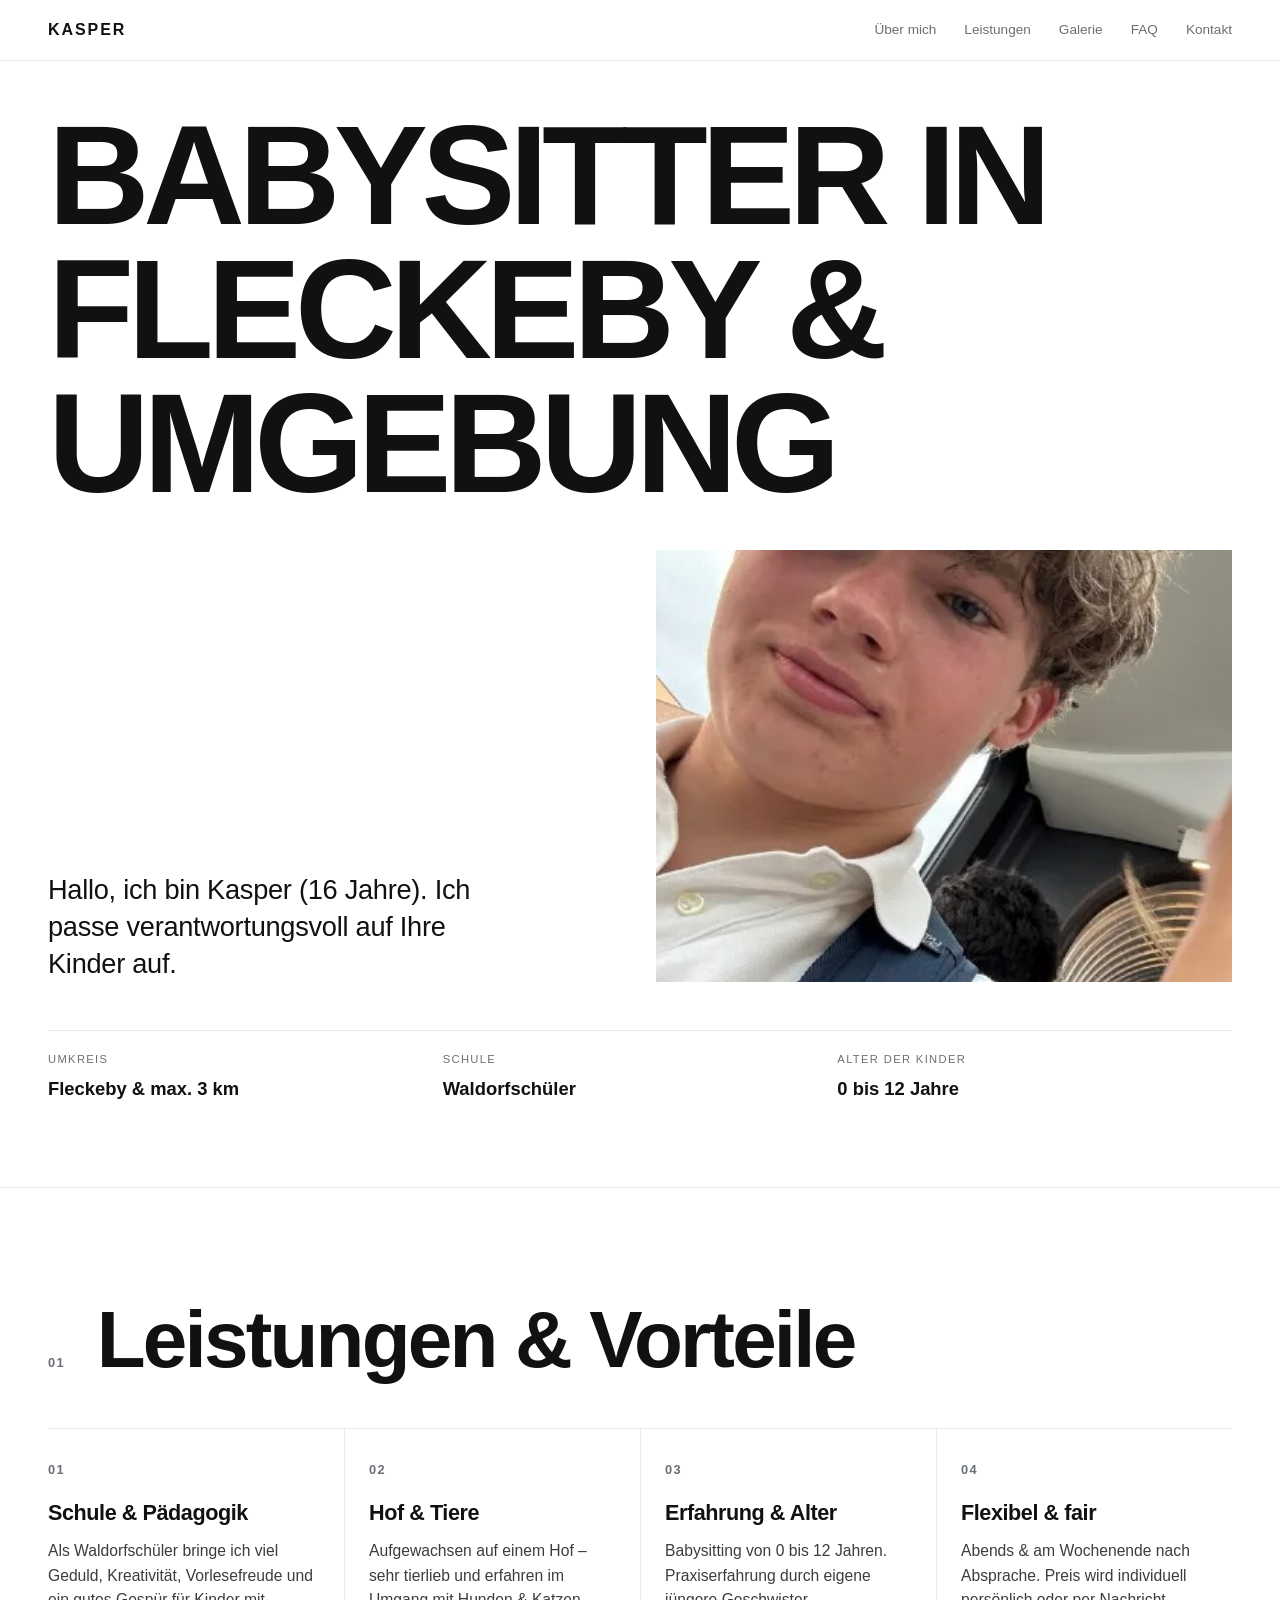
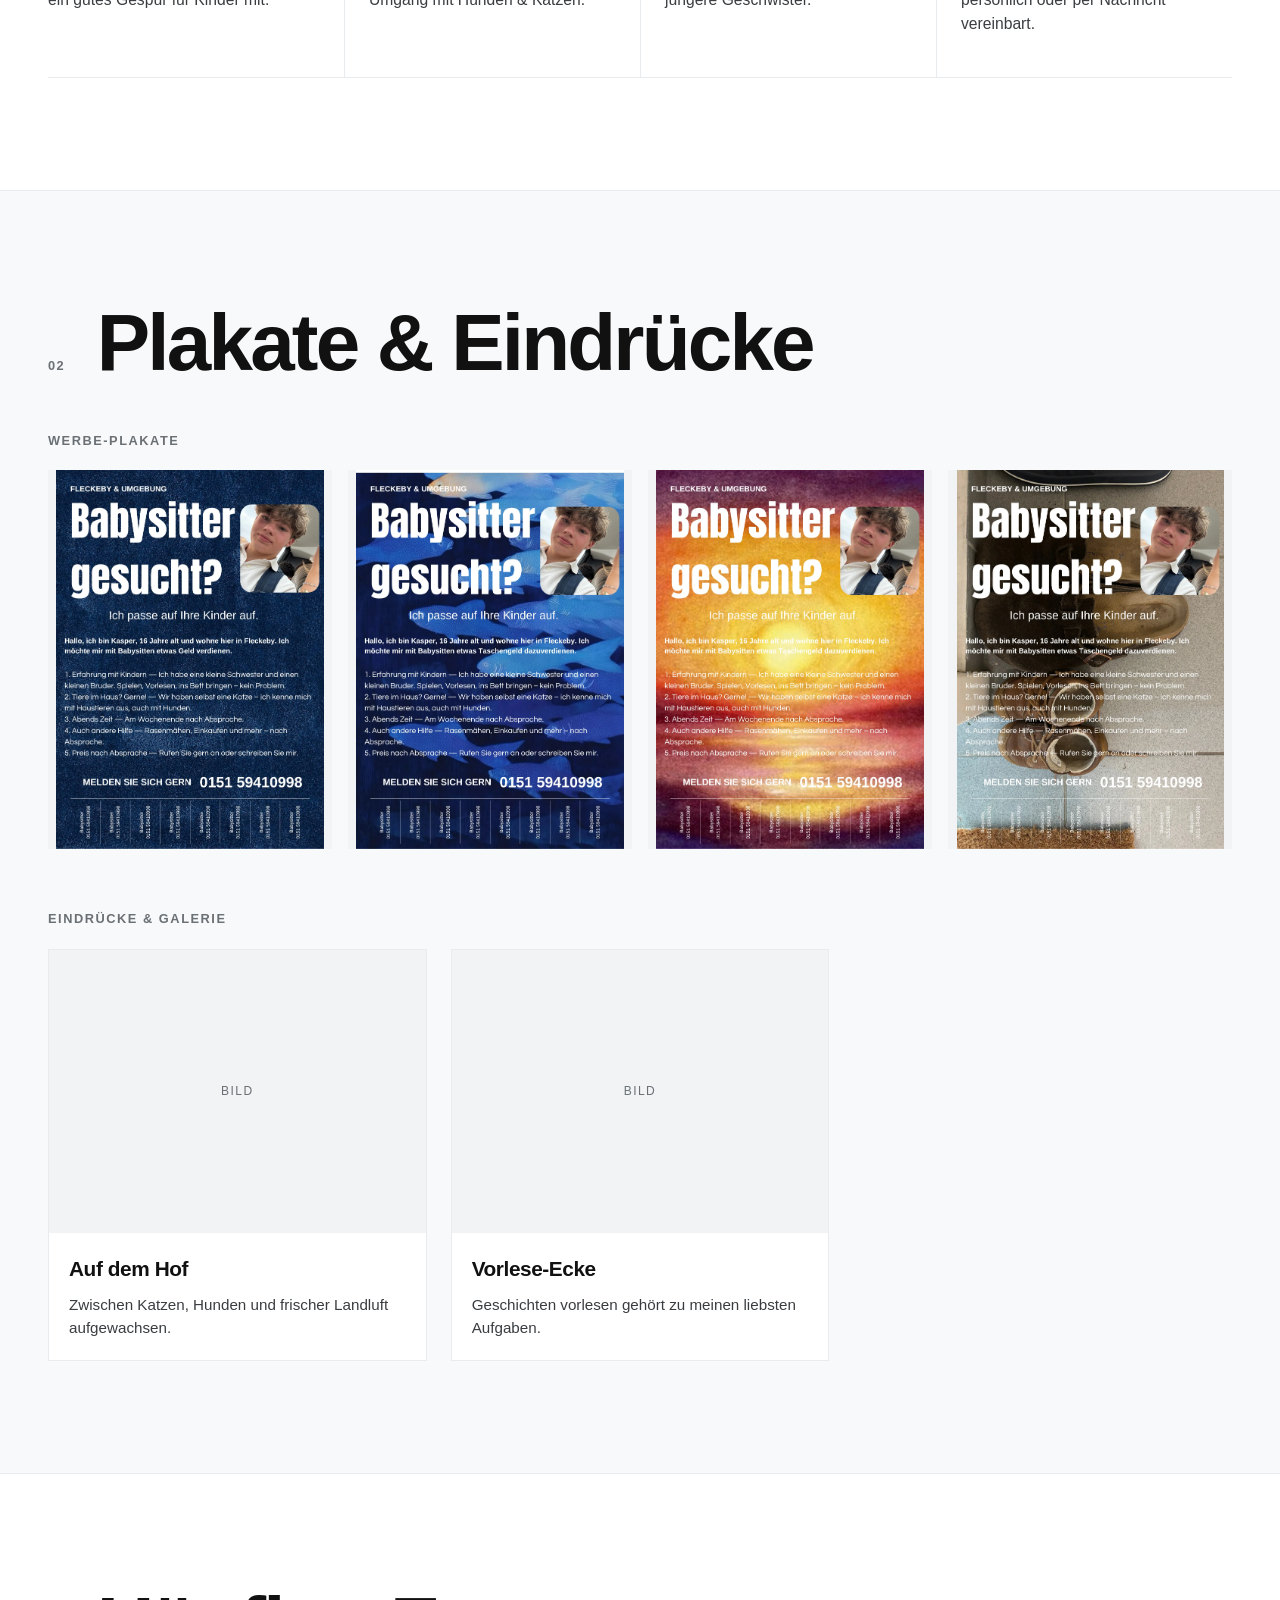
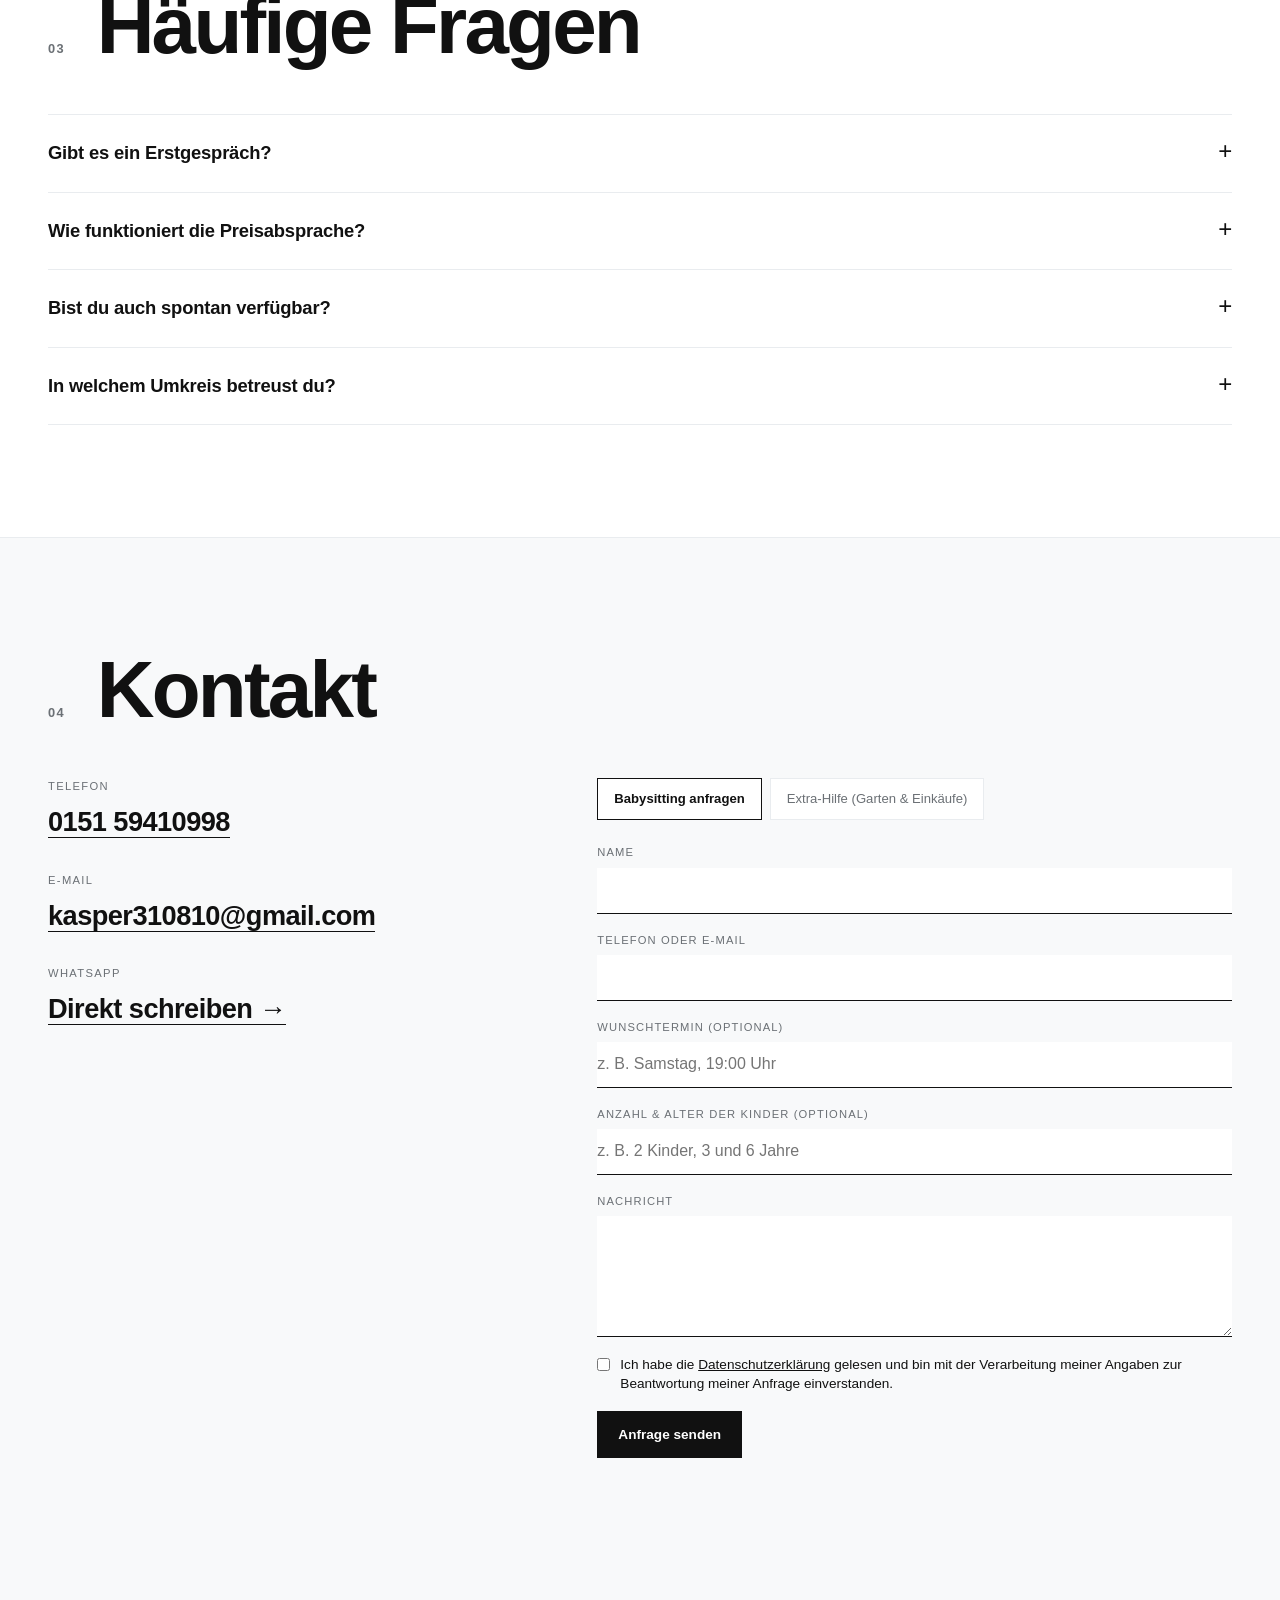
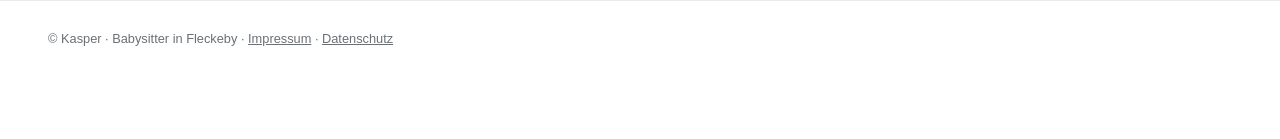
==== public/index.html @ 66e0ca78 "Add Netlify config; move site files to public/ Co-Authored-By: Claude Sonnet 5.5 <noreply@anthropic." ====
<!DOCTYPE html>
<html lang="de">
<head>
  <meta charset="utf-8">
  <meta name="viewport" content="width=device-width, initial-scale=1">
  <title>Kasper – Babysitter in Fleckeby & Umgebung</title>
  <meta name="description" content="Kasper (16), Waldorfschüler aus Fleckeby, passt verantwortungsvoll auf Kinder von 0 bis 12 Jahren auf – abends und am Wochenende.">
  <meta http-equiv="Content-Security-Policy" content="default-src 'none'; script-src 'self'; style-src 'self'; img-src 'self' data: blob:; font-src 'self'; connect-src https://formsubmit.co; form-action 'none'; base-uri 'none'; object-src 'none'; upgrade-insecure-requests">
  <meta name="referrer" content="no-referrer">
  <link rel="stylesheet" href="style.css">
</head>
<body>

<header class="nav">
  <div class="wrap nav-inner">
    <a href="#top" class="logo" data-k="logo">KASPER</a>
    <nav class="nav-links" aria-label="Hauptnavigation">
      <a href="#about" data-k="nav1">Über mich</a>
      <a href="#leistungen" data-k="nav2">Leistungen</a>
      <a href="#galerie" data-k="nav3">Galerie</a>
      <a href="#faq" data-k="nav4">FAQ</a>
      <a href="#kontakt" data-k="nav5">Kontakt</a>
    </nav>
  </div>
</header>

<main id="top">

  <!-- HERO -->
  <section class="hero wrap" id="about">
    <h1 class="mega" data-k="hero-title">Babysitter in Fleckeby &amp; Umgebung</h1>
    <div class="hero-grid">
      <p class="lead" data-k="hero-sub">Hallo, ich bin Kasper (16 Jahre). Ich passe verantwortungsvoll auf Ihre Kinder auf.</p>
      <figure class="slot slot-hero" data-img="hero" data-default="kasper.jpg">
        <img alt="Kasper" src="kasper.jpg">
        <span class="ph">Haupt-Foto</span>
        <label class="overlay"><span>Bild wählen</span><input type="file" accept="image/*" hidden></label>
      </figure>
    </div>
    <div class="facts">
      <div><span class="small-label" data-k="fact1-l">Umkreis</span><p data-k="fact1">Fleckeby &amp; max. 3 km</p></div>
      <div><span class="small-label" data-k="fact2-l">Schule</span><p data-k="fact2">Waldorfschüler</p></div>
      <div><span class="small-label" data-k="fact3-l">Alter der Kinder</span><p data-k="fact3">0 bis 12 Jahre</p></div>
    </div>
  </section>

  <!-- LEISTUNGEN -->
  <section class="section" id="leistungen">
    <div class="wrap">
      <div class="section-head">
        <span class="num">01</span>
        <h2 class="big" data-k="h-leist">Leistungen &amp; Vorteile</h2>
      </div>
      <div class="cols4">
        <article class="col">
          <span class="num">01</span>
          <h3 data-k="l1-t">Schule &amp; Pädagogik</h3>
          <p data-k="l1-p">Als Waldorfschüler bringe ich viel Geduld, Kreativität, Vorlesefreude und ein gutes Gespür für Kinder mit.</p>
        </article>
        <article class="col">
          <span class="num">02</span>
          <h3 data-k="l2-t">Hof &amp; Tiere</h3>
          <p data-k="l2-p">Aufgewachsen auf einem Hof – sehr tierlieb und erfahren im Umgang mit Hunden &amp; Katzen.</p>
        </article>
        <article class="col">
          <span class="num">03</span>
          <h3 data-k="l3-t">Erfahrung &amp; Alter</h3>
          <p data-k="l3-p">Babysitting von 0 bis 12 Jahren. Praxiserfahrung durch eigene jüngere Geschwister.</p>
        </article>
        <article class="col">
          <span class="num">04</span>
          <h3 data-k="l4-t">Flexibel &amp; fair</h3>
          <p data-k="l4-p">Abends &amp; am Wochenende nach Absprache. Preis wird individuell persönlich oder per Nachricht vereinbart.</p>
        </article>
      </div>
    </div>
  </section>

  <!-- GALERIE -->
  <section class="section alt" id="galerie">
    <div class="wrap">
      <div class="section-head">
        <span class="num">02</span>
        <h2 class="big" data-k="h-gal">Plakate &amp; Eindrücke</h2>
      </div>

      <h3 class="sub" data-k="h-plakate">Werbe-Plakate</h3>
      <div class="slider" id="posters">
        <figure class="slot poster" data-img="p1" data-default="1.png"><img alt="Plakat 1" src="1.png"><span class="ph">Plakat 1</span><label class="overlay"><span>Bild wählen</span><input type="file" accept="image/*" hidden></label></figure>
        <figure class="slot poster" data-img="p2" data-default="7.png"><img alt="Plakat 2" src="7.png"><span class="ph">Plakat 2</span><label class="overlay"><span>Bild wählen</span><input type="file" accept="image/*" hidden></label></figure>
        <figure class="slot poster" data-img="p3" data-default="6.png"><img alt="Plakat 3" src="6.png"><span class="ph">Plakat 3</span><label class="overlay"><span>Bild wählen</span><input type="file" accept="image/*" hidden></label></figure>
        <figure class="slot poster" data-img="p4" data-default="3.png"><img alt="Plakat 4" src="3.png"><span class="ph">Plakat 4</span><label class="overlay"><span>Bild wählen</span><input type="file" accept="image/*" hidden></label></figure>
        <figure class="slot poster" data-img="p5" data-default="8.png"><img alt="Plakat 5" src="8.png"><span class="ph">Plakat 5</span><label class="overlay"><span>Bild wählen</span><input type="file" accept="image/*" hidden></label></figure>
        <figure class="slot poster" data-img="p6" data-default="2.png"><img alt="Plakat 6" src="2.png"><span class="ph">Plakat 6</span><label class="overlay"><span>Bild wählen</span><input type="file" accept="image/*" hidden></label></figure>
      </div>

      <h3 class="sub" data-k="h-eindr">Eindrücke &amp; Galerie</h3>
      <div class="blocks" id="blocks"></div>
      <button type="button" class="btn edit-only" id="addBlock">+ Neuen Bild-Block hinzufügen</button>
    </div>
  </section>

  <!-- FAQ -->
  <section class="section" id="faq">
    <div class="wrap">
      <div class="section-head">
        <span class="num">03</span>
        <h2 class="big" data-k="h-faq">Häufige Fragen</h2>
      </div>
      <div class="faq">
        <details>
          <summary><span data-k="q1">Gibt es ein Erstgespräch?</span></summary>
          <p data-k="a1">Ja. Gerne lernen wir uns vorab kurz kennen – mit den Eltern und dem Kind, damit sich alle wohlfühlen.</p>
        </details>
        <details>
          <summary><span data-k="q2">Wie funktioniert die Preisabsprache?</span></summary>
          <p data-k="a2">Der Preis wird individuell persönlich oder per Nachricht geklärt – fair und transparent vor dem ersten Termin.</p>
        </details>
        <details>
          <summary><span data-k="q3">Bist du auch spontan verfügbar?</span></summary>
          <p data-k="a3">Abends und am Wochenende nach Absprache. Schreiben Sie mir einfach – wenn es zeitlich passt, klappt es oft auch kurzfristig.</p>
        </details>
        <details>
          <summary><span data-k="q4">In welchem Umkreis betreust du?</span></summary>
          <p data-k="a4">In Fleckeby und der direkten Umgebung, maximal ca. 3 km. Eckernförde gehört nicht dazu.</p>
        </details>
      </div>
    </div>
  </section>

  <!-- KONTAKT -->
  <section class="section alt" id="kontakt">
    <div class="wrap">
      <div class="section-head">
        <span class="num">04</span>
        <h2 class="big" data-k="h-kont">Kontakt</h2>
      </div>
      <div class="contact-grid">
        <div class="contact-info">
          <span class="small-label" data-k="c-tel-l">Telefon</span>
          <p><a href="tel:+4915159410998">0151 59410998</a></p>
          <span class="small-label" data-k="c-mail-l">E-Mail</span>
          <p><a href="mailto:kasper310810@gmail.com">kasper310810@gmail.com</a></p>
          <span class="small-label" data-k="c-wa-l">WhatsApp</span>
          <p><a href="https://wa.me/4915159410998" target="_blank" rel="noopener noreferrer">Direkt schreiben →</a></p>
        </div>

        <div class="contact-form">
          <div class="tabs" role="tablist">
            <button type="button" class="tab active" role="tab" data-mode="baby" aria-selected="true">Babysitting anfragen</button>
            <button type="button" class="tab" role="tab" data-mode="help" aria-selected="false">Extra-Hilfe (Garten &amp; Einkäufe)</button>
          </div>
          <form id="form" novalidate>
            <label>Name<input name="name" required maxlength="100" autocomplete="name"></label>
            <label>Telefon oder E-Mail<input name="kontakt" required maxlength="120" autocomplete="off"></label>
            <label>Wunschtermin (optional)<input name="termin" maxlength="120" placeholder="z. B. Samstag, 19:00 Uhr"></label>
            <label data-mode="baby">Anzahl &amp; Alter der Kinder (optional)<input name="kinder" maxlength="120" placeholder="z. B. 2 Kinder, 3 und 6 Jahre"></label>
            <label data-mode="help" hidden>Art der Hilfe<select name="art"><option>Gartenarbeit</option><option>Einkäufe</option><option>Beides</option></select></label>
            <label data-mode="help" hidden>Adresse in Fleckeby / Umgebung (optional)<input name="ort" maxlength="150"></label>
            <label>Nachricht<textarea name="nachricht" rows="4" maxlength="1500"></textarea></label>
            <div class="hp" aria-hidden="true"><label>Nicht ausfüllen<input name="_honey" tabindex="-1" autocomplete="off"></label></div>
            <label class="consent"><input type="checkbox" name="datenschutz" required> <span>Ich habe die <a href="datenschutz.html">Datenschutzerklärung</a> gelesen und bin mit der Verarbeitung meiner Angaben zur Beantwortung meiner Anfrage einverstanden.</span></label>
            <button type="submit" class="btn solid" id="submitBtn">Anfrage senden</button>
            <p class="note" id="formNote"></p>
          </form>
        </div>
      </div>
    </div>
  </section>
</main>

<footer class="footer">
  <div class="wrap footer-inner">
    <span><span data-k="foot">© Kasper · Babysitter in Fleckeby</span> · <a href="impressum.html">Impressum</a> · <a href="datenschutz.html">Datenschutz</a></span>
    <button type="button" id="editToggle" class="edit-link" hidden>Bearbeiten / Live-Edit</button>
  </div>
</footer>

<div class="toolbar" id="toolbar" hidden>
  <span>Edit-Modus aktiv</span>
  <button type="button" class="btn solid" id="saveBtn">Änderungen speichern</button>
  <button type="button" class="btn" id="resetBtn">Zurücksetzen</button>
  <button type="button" class="btn" id="exitBtn">Beenden</button>
</div>

<div class="sent" id="sent" hidden>
  <svg viewBox="0 0 52 52" aria-hidden="true"><circle class="sent-c" cx="26" cy="26" r="24"/><path class="sent-t" d="M14 27l8 8 16-17"/></svg>
  <p>Gesendet</p>
</div>

<div class="login" id="login" hidden>
  <form id="loginForm" autocomplete="off">
    <label for="pw">Passwort</label>
    <input type="password" id="pw" autocomplete="current-password">
    <p class="note" id="loginNote"></p>
    <div class="login-actions"><button type="submit" class="btn solid">Anmelden</button><button type="button" class="btn" id="loginCancel">Abbrechen</button></div>
  </form>
</div>

<div class="lightbox" id="lightbox" hidden>
  <button type="button" class="lb-close" aria-label="Schließen">×</button>
  <img alt="">
</div>

<script src="script.js"></script>
</body>
</html>
---- public/style.css ----
:root {
  --bg: #ffffff;
  --bg-alt: #f8f9fa;
  --bg-card: #f1f3f5;
  --ink: #111111;
  --muted: #6b7075;
  --line: #e9ecef;
  --gutter: 20px;
  --font: "Helvetica Neue", Helvetica, Arial, "Segoe UI", system-ui, sans-serif;
}

* { box-sizing: border-box; margin: 0; padding: 0; }
html { scroll-behavior: smooth; scroll-padding-top: 70px; }
body {
  font-family: var(--font);
  background: var(--bg);
  color: var(--ink);
  line-height: 1.55;
  -webkit-font-smoothing: antialiased;
}
a { color: inherit; text-decoration: none; }
img { display: block; max-width: 100%; }
.wrap { width: 100%; max-width: 1280px; margin: 0 auto; padding: 0 var(--gutter); }

/* NAV */
.nav { position: sticky; top: 0; z-index: 50; background: rgba(255,255,255,.92); backdrop-filter: blur(10px); border-bottom: 1px solid var(--line); }
.nav-inner { display: flex; align-items: center; justify-content: space-between; height: 60px; gap: 16px; }
.logo { font-weight: 900; letter-spacing: .12em; font-size: 1rem; }
.nav-links { display: flex; gap: 18px; overflow-x: auto; scrollbar-width: none; }
.nav-links::-webkit-scrollbar { display: none; }
.nav-links a { font-size: .8rem; color: var(--muted); white-space: nowrap; transition: color .2s; }
.nav-links a:hover { color: var(--ink); }

/* TYPE */
.mega { font-size: clamp(2.6rem, 11vw, 9rem); font-weight: 900; line-height: .95; letter-spacing: -.045em; text-transform: uppercase; }
.big { font-size: clamp(2rem, 7vw, 5rem); font-weight: 800; line-height: 1; letter-spacing: -.035em; }
.sub { font-size: .8rem; text-transform: uppercase; letter-spacing: .12em; font-weight: 600; color: var(--muted); margin: 48px 0 20px; }
.num { font-size: .8rem; font-weight: 600; color: var(--muted); letter-spacing: .1em; }
.small-label { display: block; font-size: .7rem; text-transform: uppercase; letter-spacing: .12em; color: var(--muted); margin-bottom: 6px; }
.lead { font-size: clamp(1.15rem, 2.4vw, 1.7rem); font-weight: 500; line-height: 1.35; letter-spacing: -.01em; max-width: 28ch; }

/* HERO */
.hero { padding-top: 48px; padding-bottom: 64px; }
.hero-grid { display: grid; gap: 32px; margin-top: 40px; }
.facts { display: grid; gap: 0; margin-top: 48px; border-top: 1px solid var(--line); }
.facts > div { padding: 20px 0; border-bottom: 1px solid var(--line); }
.facts p { font-size: 1.15rem; font-weight: 600; }

/* SECTIONS */
.section { padding: 72px 0; border-top: 1px solid var(--line); }
.section.alt { background: var(--bg-alt); }
.section-head { display: flex; flex-direction: column; gap: 14px; margin-bottom: 48px; }
.cols4 { display: grid; gap: 0; border-top: 1px solid var(--line); }
.col { padding: 28px 0; border-bottom: 1px solid var(--line); }
.col h3 { font-size: 1.35rem; font-weight: 800; letter-spacing: -.02em; margin: 14px 0 10px; }
.col p { color: #3a3d40; font-size: .98rem; }

/* IMAGE SLOTS */
.slot { position: relative; background: var(--bg-card); overflow: hidden; aspect-ratio: 4/5; }
.slot img { width: 100%; height: 100%; object-fit: cover; position: relative; z-index: 1; }
.slot.empty img { visibility: hidden; }
.slot .ph { position: absolute; inset: 0; display: grid; place-items: center; font-size: .75rem; letter-spacing: .12em; text-transform: uppercase; color: var(--muted); }
.slot .overlay { display: none; position: absolute; inset: 0; z-index: 3; place-items: center; background: rgba(255,255,255,.7); cursor: pointer; font-size: .8rem; font-weight: 600; letter-spacing: .08em; text-transform: uppercase; }
.editing .slot .overlay { display: grid; }
.slot-hero { aspect-ratio: 4/3; }
.poster img { object-fit: contain; background: var(--bg-card); }
.editing .poster { cursor: default; }
body:not(.editing) .poster:not(.empty) { cursor: zoom-in; }

/* SLIDER */
.slider { display: flex; gap: 16px; overflow-x: auto; scroll-snap-type: x mandatory; padding-bottom: 12px; -webkit-overflow-scrolling: touch; }
.poster { flex: 0 0 72%; scroll-snap-align: start; aspect-ratio: 3/4; }

/* BLOCKS */
.blocks { display: grid; gap: 24px; }
.block { background: var(--bg); border: 1px solid var(--line); position: relative; }
.block .slot { aspect-ratio: 4/3; }
.block-body { padding: 20px; }
.block-body h4 { font-size: 1.3rem; font-weight: 800; letter-spacing: -.02em; margin-bottom: 8px; }
.block-body p { color: #3a3d40; font-size: .95rem; }
.block-del { display: none; position: absolute; top: 10px; right: 10px; z-index: 5; border: 1px solid var(--ink); background: #fff; font: inherit; font-size: .72rem; padding: 6px 10px; cursor: pointer; }
.editing .block-del { display: block; }
.blocks:empty::after { content: "Noch keine Eindrücke."; color: var(--muted); font-size: .9rem; }
body:not(.editing) .blocks:empty { display: none; }

/* FAQ */
.faq { border-top: 1px solid var(--line); }
details { border-bottom: 1px solid var(--line); }
summary { list-style: none; cursor: pointer; padding: 24px 0; font-size: 1.15rem; font-weight: 700; letter-spacing: -.01em; display: flex; justify-content: space-between; gap: 16px; }
summary::-webkit-details-marker { display: none; }
summary::after { content: "+"; font-weight: 400; font-size: 1.5rem; line-height: 1; }
details[open] summary::after { content: "–"; }
details p { padding: 0 0 24px; max-width: 60ch; color: #3a3d40; }

/* CONTACT */
.contact-grid { display: grid; gap: 48px; }
.contact-info p { font-size: clamp(1.2rem, 4vw, 1.7rem); font-weight: 700; letter-spacing: -.02em; margin-bottom: 28px; word-break: break-word; }
.contact-info a { border-bottom: 1px solid var(--ink); }
.tabs { display: flex; flex-wrap: wrap; gap: 8px; margin-bottom: 24px; }
.tab { font: inherit; font-size: .82rem; padding: 10px 16px; border: 1px solid var(--line); background: var(--bg); color: var(--muted); cursor: pointer; transition: all .2s; }
.tab.active { border-color: var(--ink); color: var(--ink); background: var(--bg); font-weight: 600; }
form label { display: block; font-size: .7rem; text-transform: uppercase; letter-spacing: .1em; color: var(--muted); margin-bottom: 18px; }
form label[hidden] { display: none; }
input, textarea, select { display: block; width: 100%; margin-top: 6px; font: inherit; font-size: 1rem; color: var(--ink); background: var(--bg); border: 0; border-bottom: 1px solid var(--ink); border-radius: 0; padding: 10px 0; outline: none; text-transform: none; letter-spacing: 0; }
input:focus, textarea:focus, select:focus { border-bottom-width: 2px; padding-bottom: 9px; }
.note { margin-top: 14px; font-size: .85rem; color: var(--muted); min-height: 1.2em; }

/* BUTTONS */
.btn { font: inherit; font-size: .85rem; font-weight: 600; padding: 12px 20px; border: 1px solid var(--ink); background: var(--bg); color: var(--ink); cursor: pointer; transition: all .2s; }
.btn:hover { background: var(--ink); color: var(--bg); }
.btn.solid { background: var(--ink); color: var(--bg); }
.btn.solid:hover { background: #333; }
.edit-only { display: none; margin-top: 24px; }
.editing .edit-only { display: inline-block; }

/* FOOTER */
.footer { border-top: 1px solid var(--line); padding: 28px 0 90px; font-size: .8rem; color: var(--muted); }
.footer-inner { display: flex; justify-content: space-between; align-items: center; gap: 16px; flex-wrap: wrap; }
.edit-link { font: inherit; font-size: .72rem; color: #adb5bd; background: none; border: 0; cursor: pointer; letter-spacing: .05em; }
.edit-link:hover { color: var(--ink); }

/* EDIT MODE */
.toolbar { position: fixed; left: 50%; bottom: 16px; transform: translateX(-50%); z-index: 90; display: flex; align-items: center; gap: 8px; flex-wrap: wrap; justify-content: center; background: var(--bg); border: 1px solid var(--ink); padding: 10px 12px; width: calc(100% - 24px); max-width: 640px; font-size: .78rem; font-weight: 600; box-shadow: 0 8px 30px rgba(0,0,0,.12); }
.toolbar[hidden] { display: none; }
.toolbar .btn { padding: 8px 12px; font-size: .78rem; }
.toolbar span { margin-right: auto; }
.editing [contenteditable="true"] { outline: 1px dashed #ced4da; outline-offset: 3px; cursor: text; }
.editing [contenteditable="true"]:focus { outline: 1px solid var(--ink); background: rgba(0,0,0,.02); }

/* LIGHTBOX */
.lightbox { position: fixed; inset: 0; z-index: 100; background: rgba(255,255,255,.97); display: grid; place-items: center; padding: 24px; cursor: zoom-out; }
.lightbox[hidden] { display: none; }
.lightbox img { max-width: 100%; max-height: 100%; object-fit: contain; }
.lb-close { position: absolute; top: 12px; right: 20px; font-size: 2.4rem; line-height: 1; background: none; border: 0; cursor: pointer; color: var(--ink); }

/* TABLET */
@media (min-width: 700px) {
  :root { --gutter: 32px; }
  .nav-links { gap: 28px; }
  .nav-links a { font-size: .85rem; }
  .hero-grid { grid-template-columns: 1fr 1fr; align-items: end; }
  .facts { grid-template-columns: repeat(3, 1fr); }
  .facts > div { padding-right: 24px; border-bottom: 0; }
  .cols4 { grid-template-columns: repeat(2, 1fr); }
  .col { padding-right: 24px; }
  .blocks { grid-template-columns: repeat(2, 1fr); }
  .poster { flex-basis: 38%; }
  .section-head { flex-direction: row; align-items: baseline; gap: 32px; }
}

/* DESKTOP */
@media (min-width: 1040px) {
  :root { --gutter: 48px; }
  .section { padding: 112px 0; }
  .cols4 { grid-template-columns: repeat(4, 1fr); border-bottom: 1px solid var(--line); }
  .col { border-bottom: 0; border-left: 1px solid var(--line); padding: 28px 24px 40px; }
  .col:first-child { border-left: 0; padding-left: 0; }
  .blocks { grid-template-columns: repeat(3, 1fr); }
  .poster { flex-basis: 24%; }
  .contact-grid { grid-template-columns: 1fr 1.4fr; gap: 96px; }
}

/* SENT OVERLAY */
.sent { position: fixed; inset: 0; z-index: 120; background: #fff; display: flex; flex-direction: column; align-items: center; justify-content: center; gap: 20px; }
.sent[hidden] { display: none; }
.sent svg { width: 96px; height: 96px; fill: none; stroke: var(--ink); stroke-width: 2.5; stroke-linecap: round; stroke-linejoin: round; }
.sent-c { stroke-dasharray: 151; stroke-dashoffset: 151; animation: draw .6s ease forwards; }
.sent-t { stroke-dasharray: 40; stroke-dashoffset: 40; animation: draw .4s ease .5s forwards; }
.sent p { font-size: 1.6rem; font-weight: 800; letter-spacing: -.02em; opacity: 0; animation: fade .4s ease .8s forwards; }
@keyframes draw { to { stroke-dashoffset: 0; } }
@keyframes fade { to { opacity: 1; } }
.note a { text-decoration: underline; }

/* LOGIN */
.login { position: fixed; inset: 0; z-index: 110; background: rgba(255,255,255,.96); display: grid; place-items: center; padding: 20px; }
.login[hidden] { display: none; }
.login form { width: 100%; max-width: 360px; }
.login label { display: block; font-size: .7rem; text-transform: uppercase; letter-spacing: .1em; color: var(--muted); }
.login-actions { display: flex; gap: 8px; margin-top: 18px; }
.edit-link[hidden] { display: none; }

/* PRIVACY / SECURITY */
.hp { position: absolute; left: -9999px; width: 1px; height: 1px; overflow: hidden; }
form label.consent { display: flex; gap: 10px; align-items: flex-start; text-transform: none; letter-spacing: 0; font-size: .85rem; color: var(--ink); line-height: 1.4; }
form label.consent input { width: auto; margin: 3px 0 0; flex: none; }
form label.consent a, .footer a { text-decoration: underline; }
.legal { max-width: 760px; padding-top: 48px; padding-bottom: 80px; }
.legal h1 { font-size: clamp(2rem, 7vw, 3.5rem); font-weight: 800; letter-spacing: -.03em; margin-bottom: 32px; }
.legal h2 { font-size: 1.2rem; font-weight: 800; margin: 32px 0 8px; }
.legal p, .legal li { color: #3a3d40; margin-bottom: 10px; }
.legal ul { padding-left: 20px; }
.legal .todo { background: var(--bg-card); padding: 2px 6px; }
.legal a { text-decoration: underline; }
[data-k], [data-b] { white-space: pre-line; }
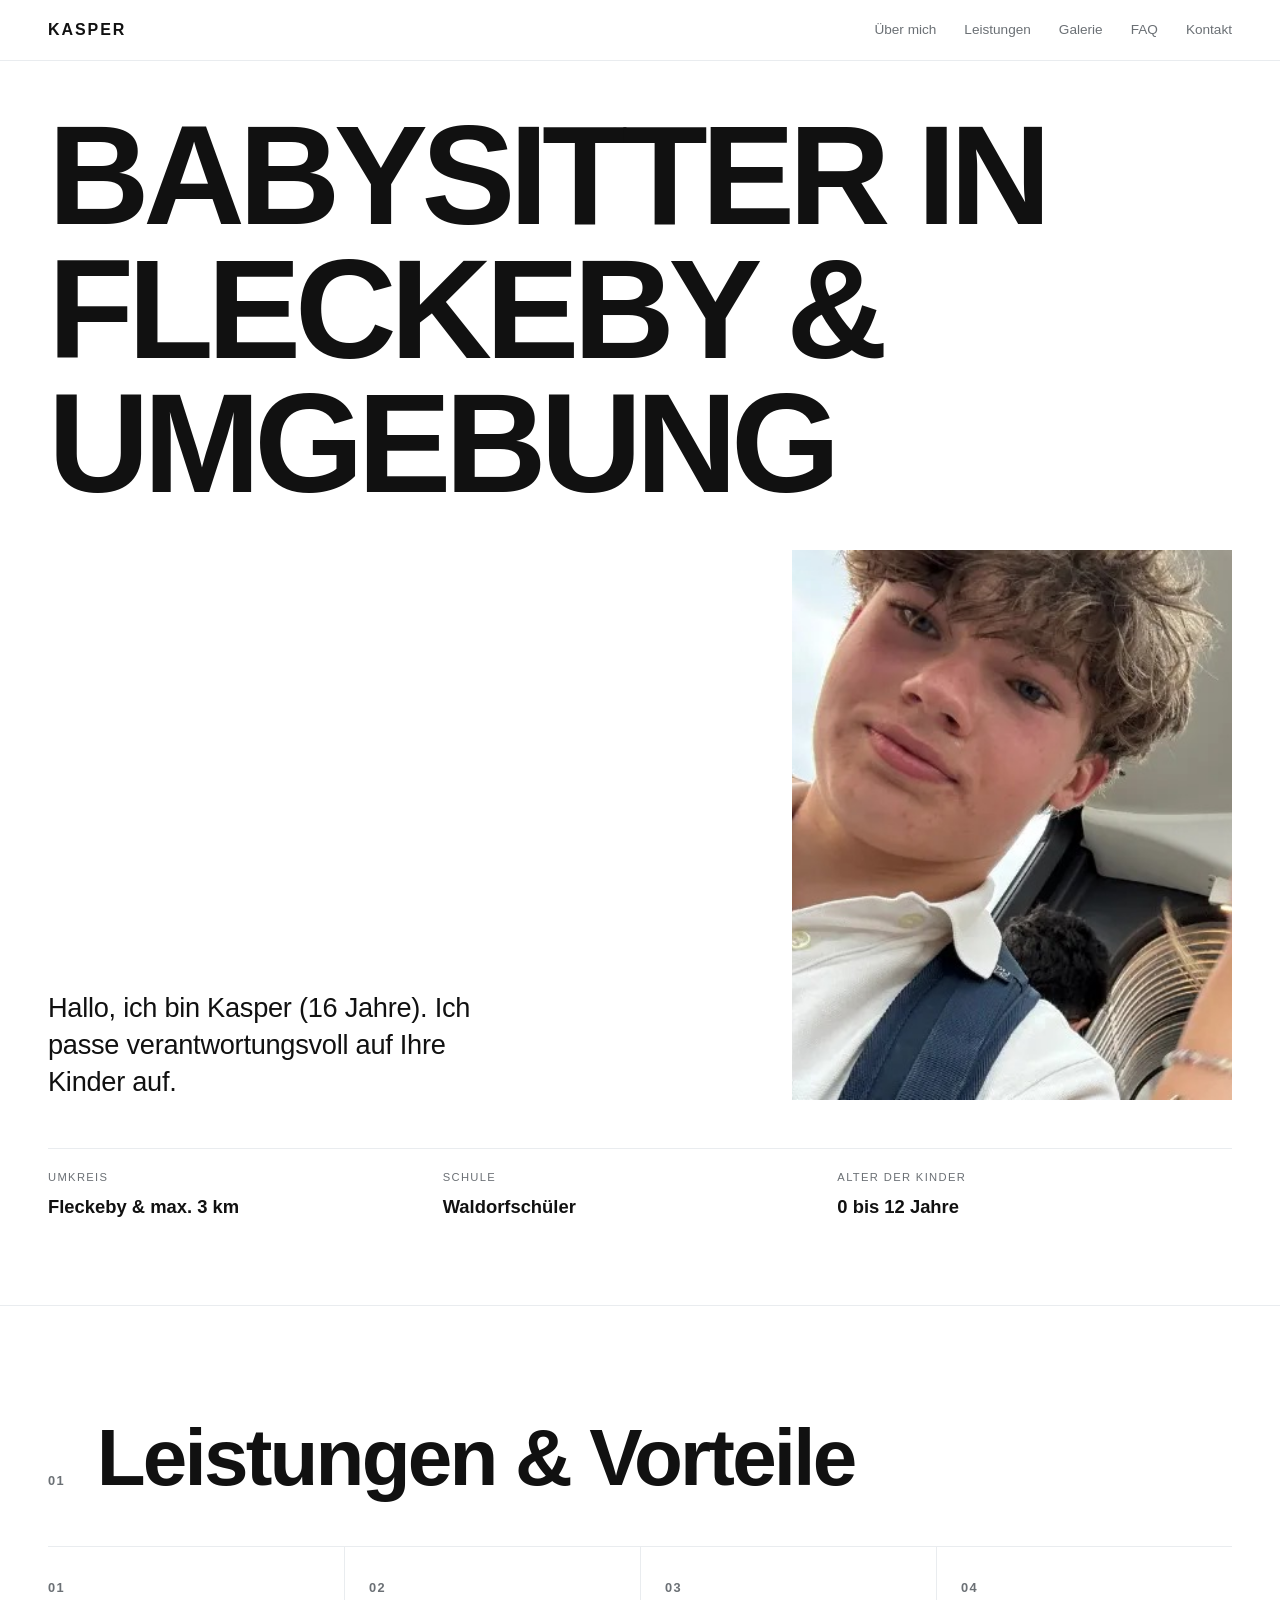
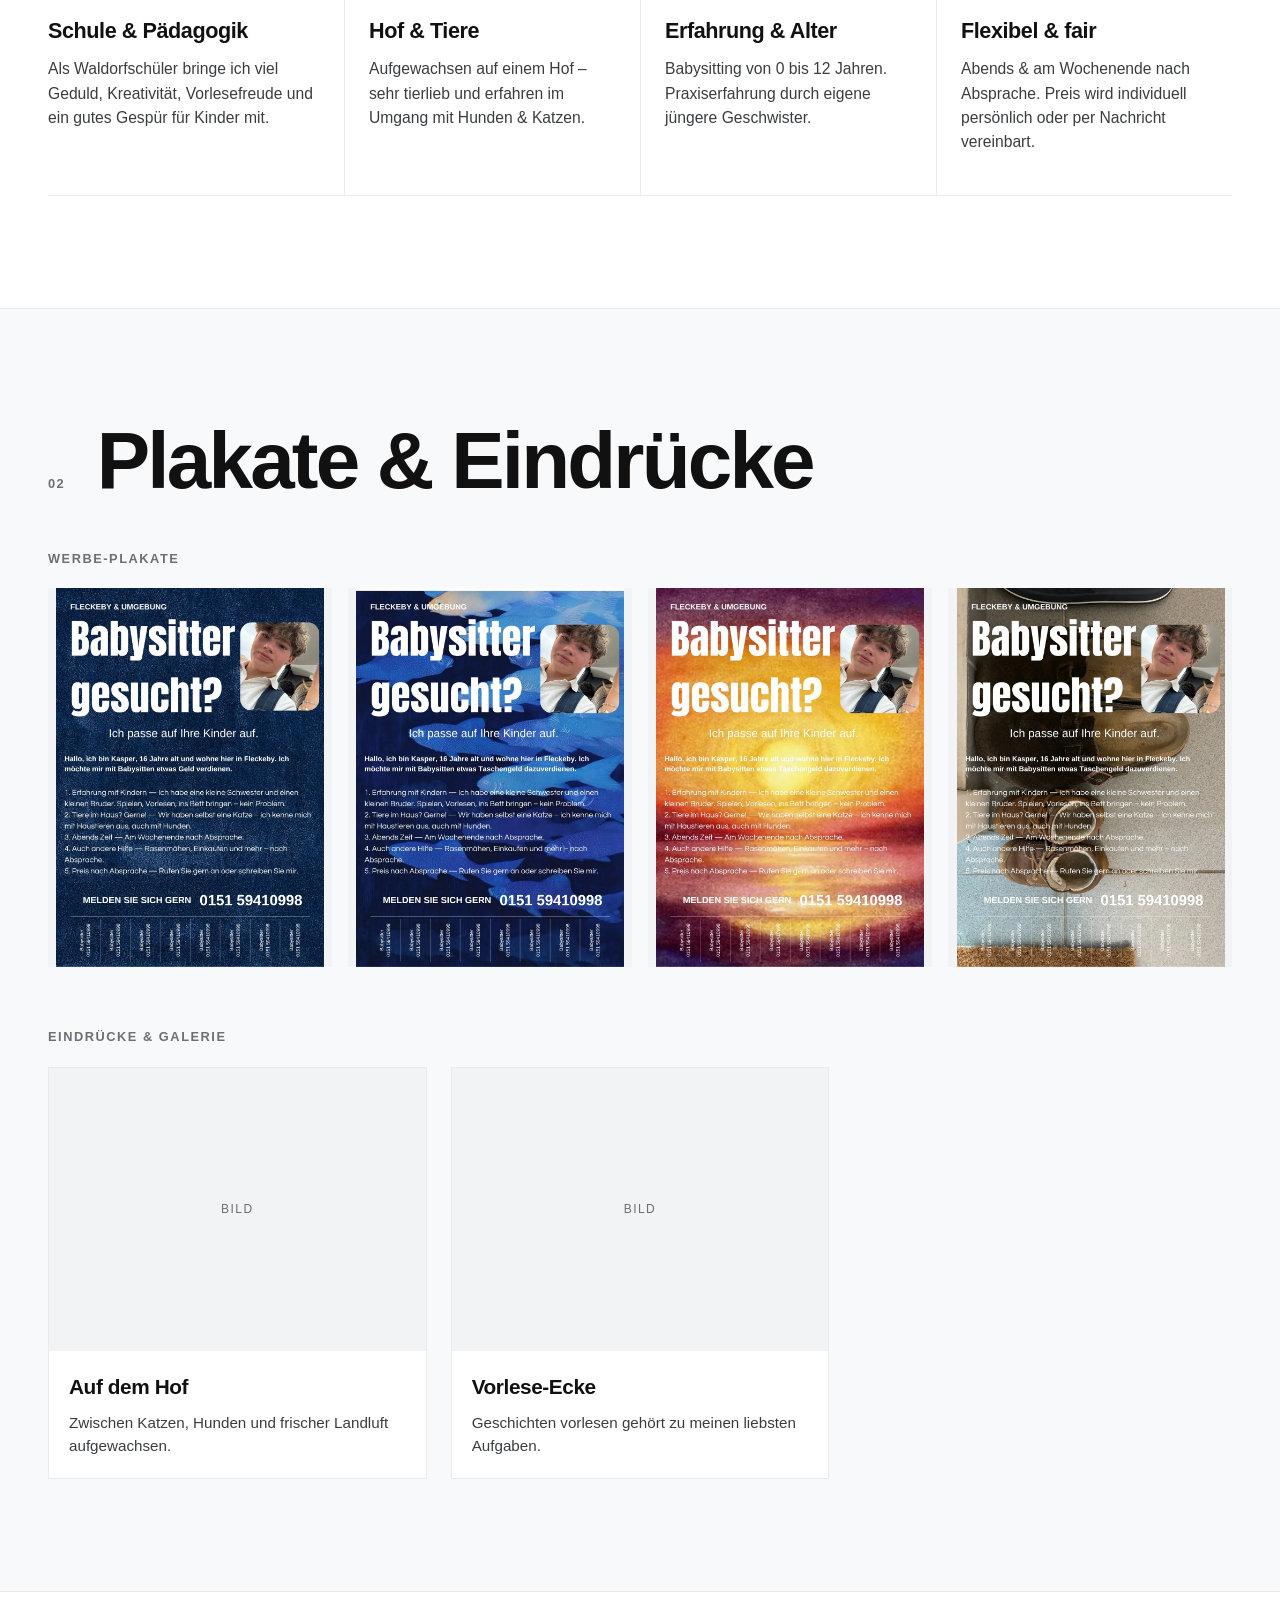
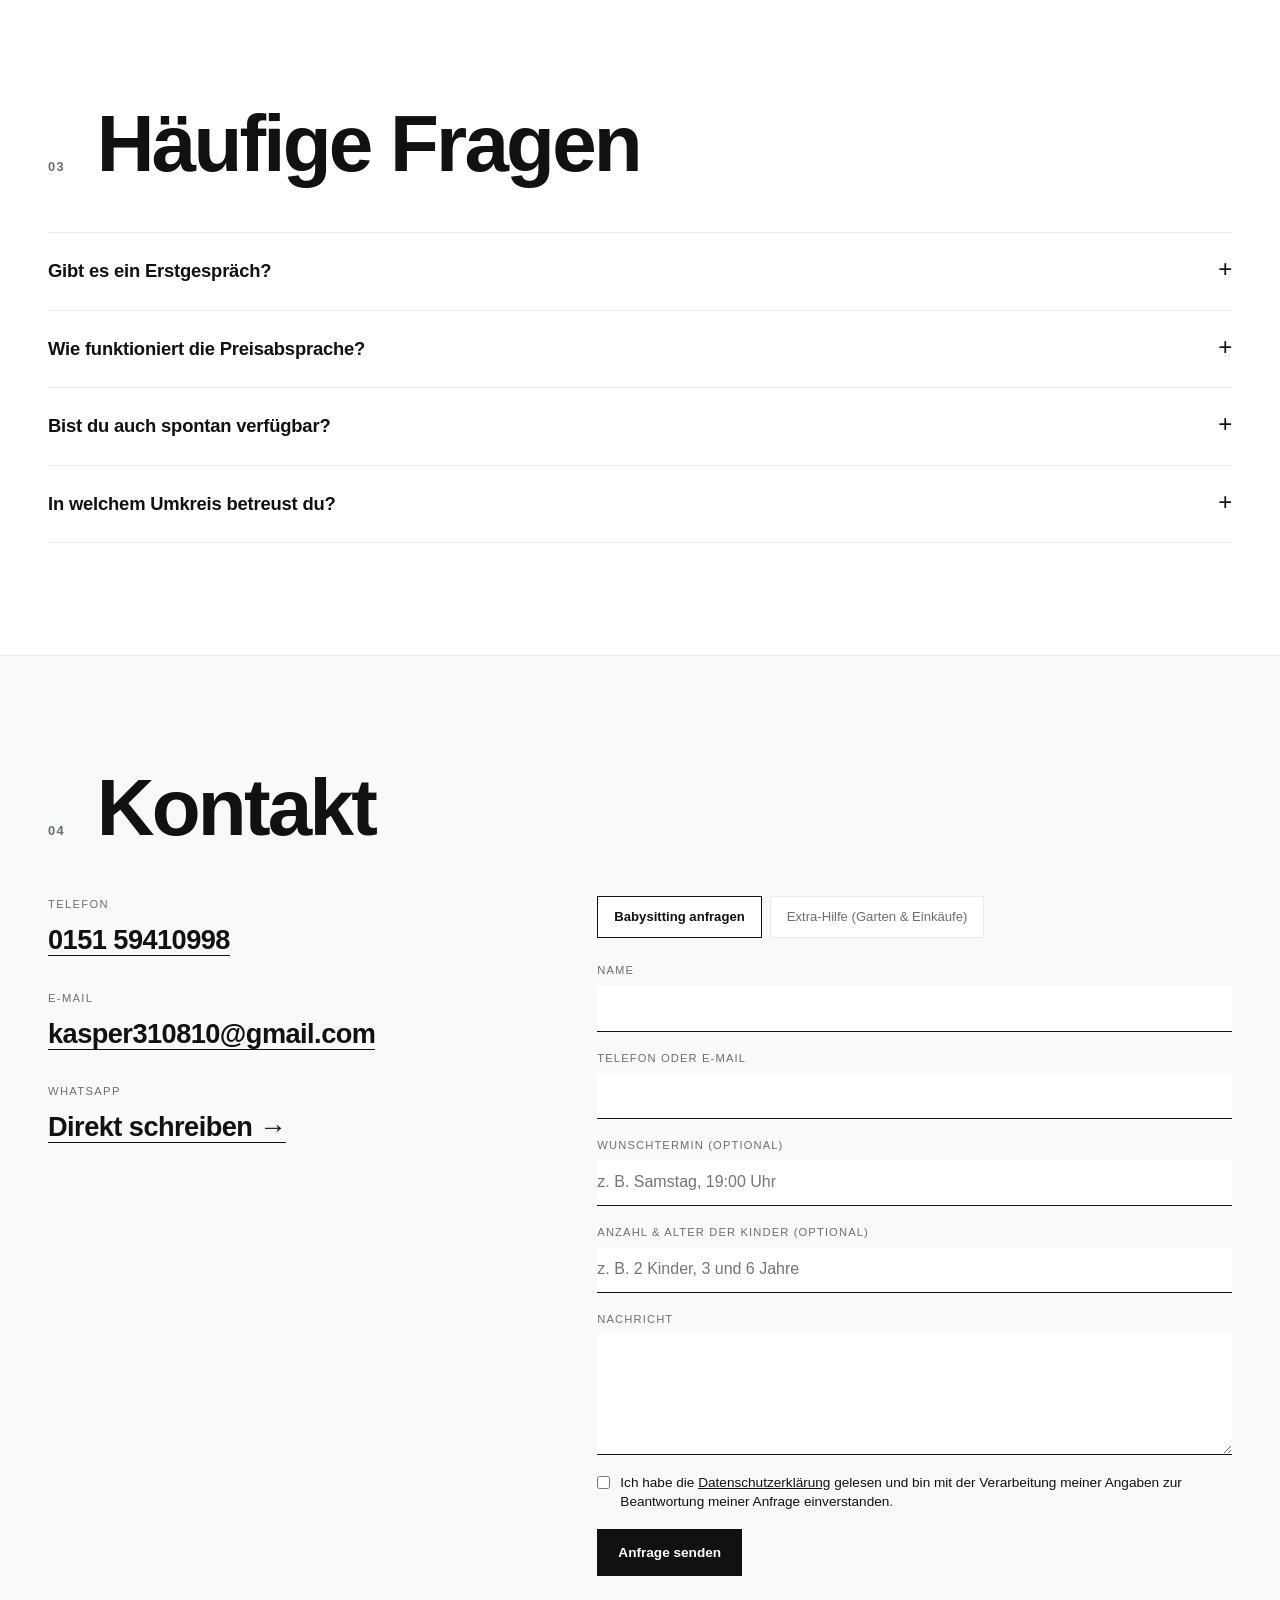
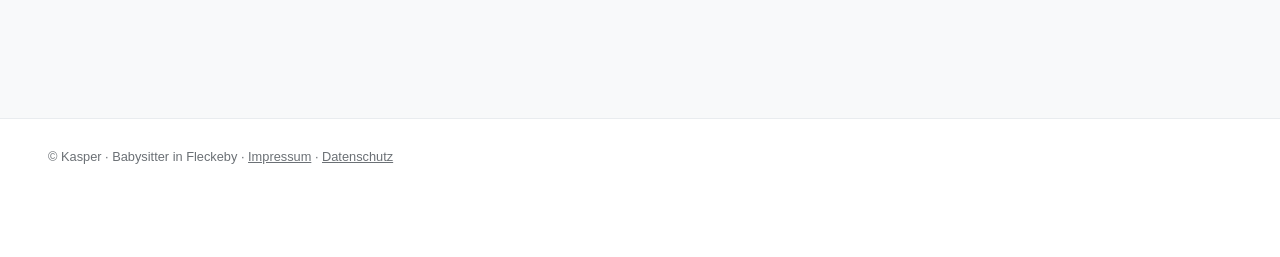
==== commit ca9fc98d: "Compress poster images (PNG -> WebP, 1000px) Co-Authored-By: Claude Sonnet 5.5 <noreply@anthropic.co" ====
--- a/public/index.html
+++ b/public/index.html
@@ -86,12 +86,12 @@
 
       <h3 class="sub" data-k="h-plakate">Werbe-Plakate</h3>
       <div class="slider" id="posters">
-        <figure class="slot poster" data-img="p1" data-default="1.png"><img alt="Plakat 1" src="1.png"><span class="ph">Plakat 1</span><label class="overlay"><span>Bild wählen</span><input type="file" accept="image/*" hidden></label></figure>
-        <figure class="slot poster" data-img="p2" data-default="7.png"><img alt="Plakat 2" src="7.png"><span class="ph">Plakat 2</span><label class="overlay"><span>Bild wählen</span><input type="file" accept="image/*" hidden></label></figure>
-        <figure class="slot poster" data-img="p3" data-default="6.png"><img alt="Plakat 3" src="6.png"><span class="ph">Plakat 3</span><label class="overlay"><span>Bild wählen</span><input type="file" accept="image/*" hidden></label></figure>
-        <figure class="slot poster" data-img="p4" data-default="3.png"><img alt="Plakat 4" src="3.png"><span class="ph">Plakat 4</span><label class="overlay"><span>Bild wählen</span><input type="file" accept="image/*" hidden></label></figure>
-        <figure class="slot poster" data-img="p5" data-default="8.png"><img alt="Plakat 5" src="8.png"><span class="ph">Plakat 5</span><label class="overlay"><span>Bild wählen</span><input type="file" accept="image/*" hidden></label></figure>
-        <figure class="slot poster" data-img="p6" data-default="2.png"><img alt="Plakat 6" src="2.png"><span class="ph">Plakat 6</span><label class="overlay"><span>Bild wählen</span><input type="file" accept="image/*" hidden></label></figure>
+        <figure class="slot poster" data-img="p1" data-default="1.webp"><img alt="Plakat 1" src="1.webp"><span class="ph">Plakat 1</span><label class="overlay"><span>Bild wählen</span><input type="file" accept="image/*" hidden></label></figure>
+        <figure class="slot poster" data-img="p2" data-default="7.webp"><img alt="Plakat 2" src="7.webp"><span class="ph">Plakat 2</span><label class="overlay"><span>Bild wählen</span><input type="file" accept="image/*" hidden></label></figure>
+        <figure class="slot poster" data-img="p3" data-default="6.webp"><img alt="Plakat 3" src="6.webp"><span class="ph">Plakat 3</span><label class="overlay"><span>Bild wählen</span><input type="file" accept="image/*" hidden></label></figure>
+        <figure class="slot poster" data-img="p4" data-default="3.webp"><img alt="Plakat 4" src="3.webp"><span class="ph">Plakat 4</span><label class="overlay"><span>Bild wählen</span><input type="file" accept="image/*" hidden></label></figure>
+        <figure class="slot poster" data-img="p5" data-default="8.webp"><img alt="Plakat 5" src="8.webp"><span class="ph">Plakat 5</span><label class="overlay"><span>Bild wählen</span><input type="file" accept="image/*" hidden></label></figure>
+        <figure class="slot poster" data-img="p6" data-default="2.webp"><img alt="Plakat 6" src="2.webp"><span class="ph">Plakat 6</span><label class="overlay"><span>Bild wählen</span><input type="file" accept="image/*" hidden></label></figure>
       </div>
 
       <h3 class="sub" data-k="h-eindr">Eindrücke &amp; Galerie</h3>
--- a/public/style.css
+++ b/public/style.css
@@ -57,12 +57,12 @@
 
 /* IMAGE SLOTS */
 .slot { position: relative; background: var(--bg-card); overflow: hidden; aspect-ratio: 4/5; }
-.slot img { width: 100%; height: 100%; object-fit: cover; position: relative; z-index: 1; }
+.slot img { width: 100%; height: 100%; object-fit: cover; object-position: center 25%; position: relative; z-index: 1; }
 .slot.empty img { visibility: hidden; }
 .slot .ph { position: absolute; inset: 0; display: grid; place-items: center; font-size: .75rem; letter-spacing: .12em; text-transform: uppercase; color: var(--muted); }
 .slot .overlay { display: none; position: absolute; inset: 0; z-index: 3; place-items: center; background: rgba(255,255,255,.7); cursor: pointer; font-size: .8rem; font-weight: 600; letter-spacing: .08em; text-transform: uppercase; }
 .editing .slot .overlay { display: grid; }
-.slot-hero { aspect-ratio: 4/3; }
+.slot-hero { aspect-ratio: 4/5; width: 100%; max-width: 440px; }
 .poster img { object-fit: contain; background: var(--bg-card); }
 .editing .poster { cursor: default; }
 body:not(.editing) .poster:not(.empty) { cursor: zoom-in; }
@@ -192,3 +192,10 @@
 .legal .todo { background: var(--bg-card); padding: 2px 6px; }
 .legal a { text-decoration: underline; }
 [data-k], [data-b] { white-space: pre-line; }
+
+/* BILDFORMAT (Edit-Modus) */
+.fmt { display: none; position: absolute; left: 8px; right: 8px; bottom: 8px; z-index: 4; gap: 6px; flex-wrap: wrap; }
+.editing .fmt { display: flex; }
+.fmt select { flex: 1 1 120px; min-width: 0; margin: 0; padding: 6px 4px; font-size: .75rem; background: #fff; border: 1px solid var(--ink); color: var(--ink); }
+.fmt select:focus { padding-bottom: 6px; border-bottom-width: 1px; }
+@media (min-width: 700px) { .slot-hero { justify-self: end; } }
